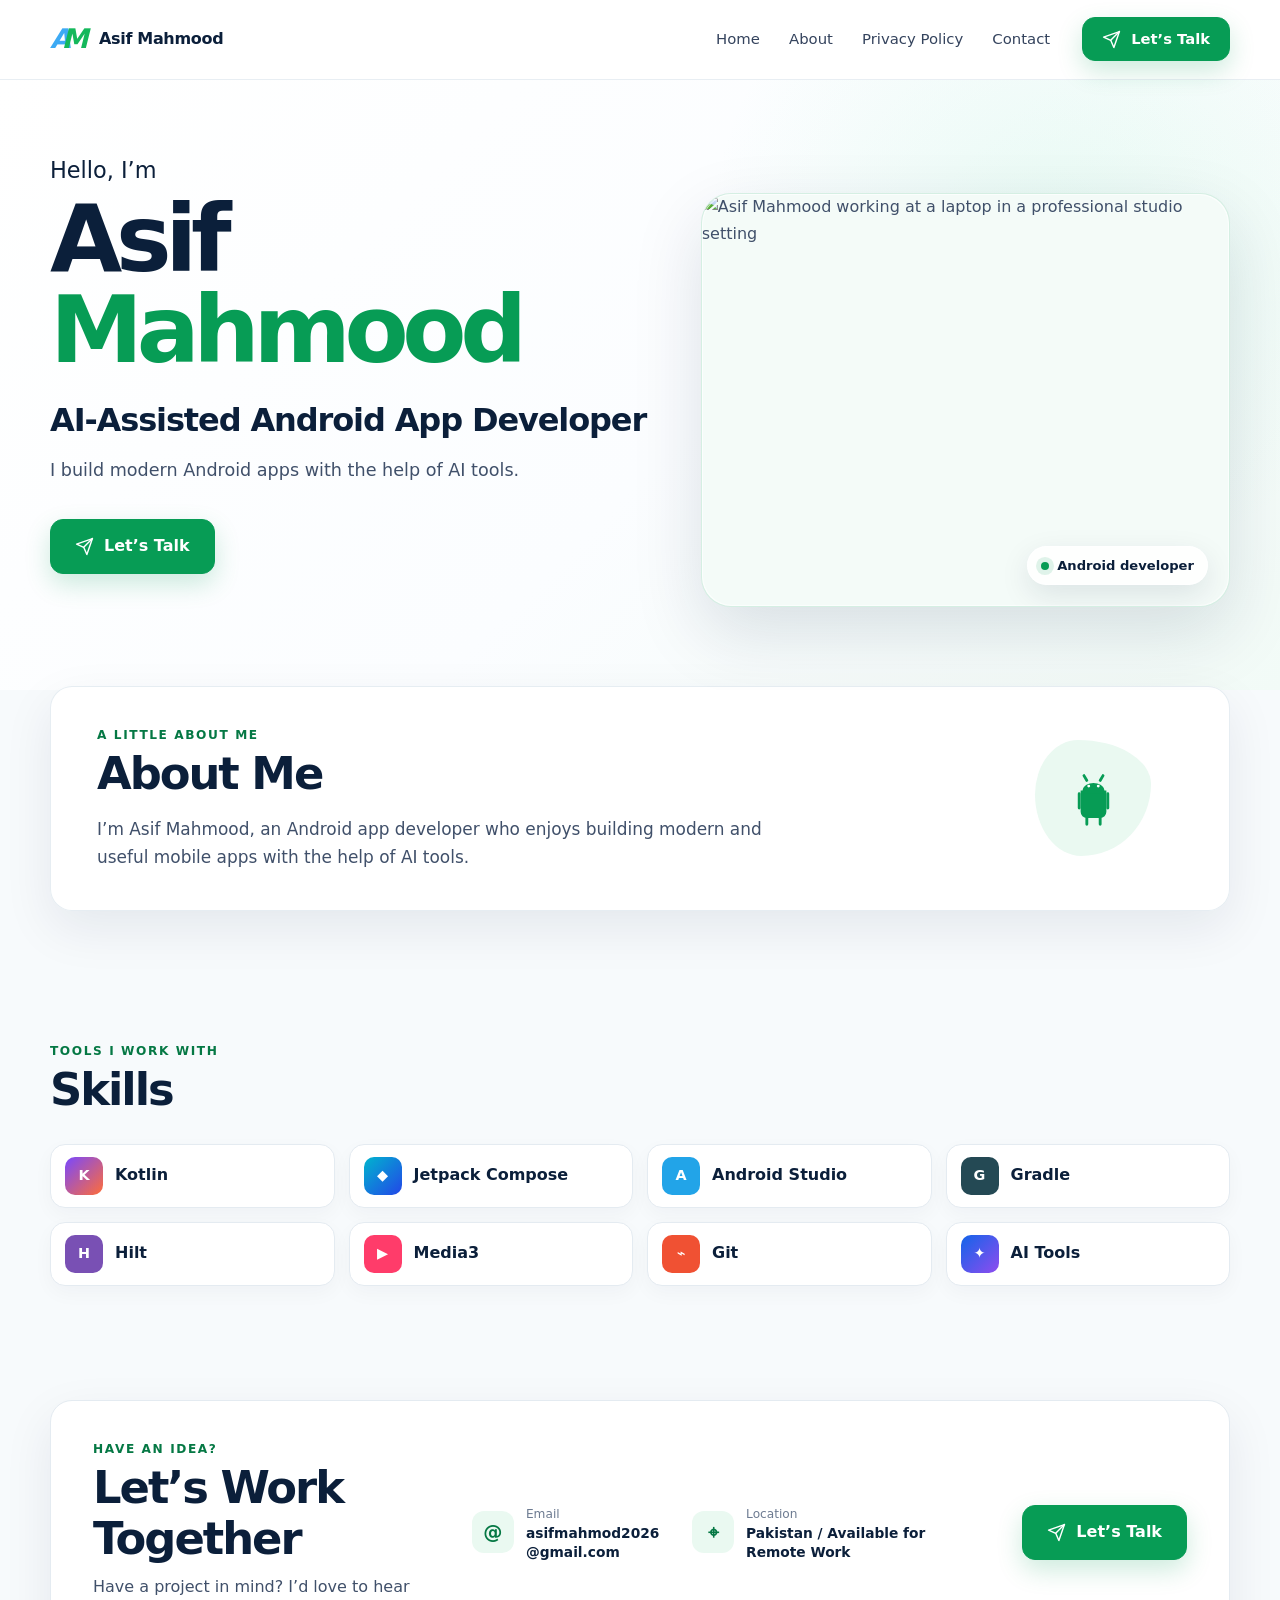
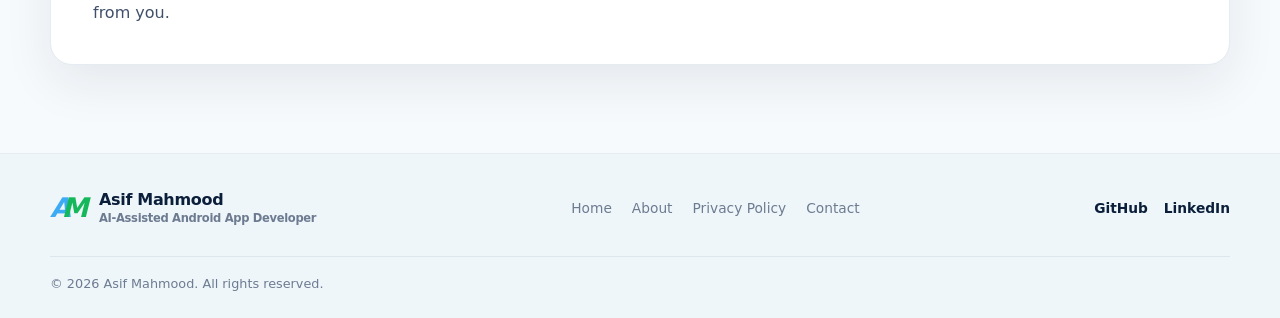
==== index.html @ bed1c81b "Add files via upload" ====
<!doctype html>
<html lang="en">
<head>
  <meta charset="utf-8">
  <meta name="viewport" content="width=device-width, initial-scale=1">
  <title>Asif Mahmood | AI-Assisted Android App Developer</title>
  <meta name="description" content="Portfolio of Asif Mahmood, an AI-Assisted Android App Developer building modern Android applications using Kotlin, Jetpack Compose and AI-powered development tools.">
  <meta name="theme-color" content="#0aa35b">
  <meta property="og:type" content="website">
  <meta property="og:title" content="Asif Mahmood | AI-Assisted Android App Developer">
  <meta property="og:description" content="Portfolio of Asif Mahmood, an AI-Assisted Android App Developer building modern Android applications using Kotlin, Jetpack Compose and AI-powered development tools.">
  <meta property="og:site_name" content="Asif Mahmood Portfolio">
  <link rel="icon" type="image/svg+xml" href="assets/favicon.svg">
  <link rel="stylesheet" href="style.css">
  <script src="script.js" defer></script>
</head>
<body>
  <a class="skip-link" href="#main-content">Skip to content</a>
  <header class="site-header" id="home">
    <div class="container nav-wrap">
      <a class="brand" href="#home" aria-label="Asif Mahmood home">
        <span class="brand-mark" aria-hidden="true"><span>A</span><span>M</span></span>
        <span>Asif Mahmood</span>
      </a>
      <button class="menu-toggle" type="button" aria-label="Open navigation" aria-expanded="false" aria-controls="primary-nav"><span></span><span></span><span></span></button>
      <nav class="primary-nav" id="primary-nav" aria-label="Primary navigation">
        <a href="#home">Home</a><a href="#about">About</a><a href="privacy-policy.html">Privacy Policy</a><a href="#contact">Contact</a>
      </nav>
      <a class="button button-small nav-cta" href="https://mail.google.com/mail/?view=cm&amp;fs=1&amp;to=asifmahmod2026@gmail.com&amp;su=Portfolio%20Inquiry" target="_blank" rel="noopener noreferrer" aria-label="Email Asif Mahmood through Gmail"><svg aria-hidden="true" viewBox="0 0 24 24"><path d="m22 2-7 20-4-9-9-4 20-7Z"/><path d="M22 2 11 13"/></svg>Let’s Talk</a>
    </div>
  </header>

  <main id="main-content">
    <section class="hero section" aria-labelledby="hero-title">
      <div class="container hero-grid">
        <div class="hero-copy reveal">
          <p class="eyebrow">Hello, I’m</p>
          <h1 id="hero-title">Asif <span>Mahmood</span></h1>
          <p class="hero-role">AI-Assisted Android App Developer</p>
          <p class="hero-intro">I build modern Android apps with the help of AI tools.</p>
          <div class="hero-actions">
            <a class="button" href="https://mail.google.com/mail/?view=cm&amp;fs=1&amp;to=asifmahmod2026@gmail.com&amp;su=Portfolio%20Inquiry" target="_blank" rel="noopener noreferrer" aria-label="Email Asif Mahmood through Gmail"><svg aria-hidden="true" viewBox="0 0 24 24"><path d="m22 2-7 20-4-9-9-4 20-7Z"/><path d="M22 2 11 13"/></svg>Let’s Talk</a>
          </div>
        </div>
        <div class="hero-portrait reveal" aria-label="Portrait of Asif Mahmood">
          <img src="assets/asif-workspace.png" alt="Asif Mahmood working at a laptop in a professional studio setting" width="1296" height="1216" fetchpriority="high">
          <div class="portrait-tag" aria-hidden="true"><span></span> Android developer</div>
        </div>
      </div>
    </section>

    <section class="about section-compact" id="about" aria-labelledby="about-title">
      <div class="container">
        <div class="about-card reveal">
          <div>
            <p class="section-kicker">A little about me</p>
            <h2 id="about-title">About Me</h2>
            <p>I’m Asif Mahmood, an Android app developer who enjoys building modern and useful mobile apps with the help of AI tools.</p>
          </div>
          <div class="android-orbit" aria-hidden="true">
            <svg viewBox="0 0 64 64"><path d="M20 25h24v21a5 5 0 0 1-5 5H25a5 5 0 0 1-5-5V25Z"/><path d="M17 27v15M47 27v15M25 51v8M39 51v8M22 24c1-9 19-9 20 0M25 13l-3-5M39 13l3-5"/><circle cx="27" cy="19" r="1.5"/><circle cx="37" cy="19" r="1.5"/></svg>
          </div>
        </div>
      </div>
    </section>

    <section class="skills section" aria-labelledby="skills-title">
      <div class="container">
        <div class="section-heading reveal"><p class="section-kicker">Tools I work with</p><h2 id="skills-title">Skills</h2></div>
        <div class="skills-grid reveal" role="list">
          <span class="skill-pill" role="listitem"><b class="skill-icon kotlin">K</b>Kotlin</span>
          <span class="skill-pill" role="listitem"><b class="skill-icon compose">◆</b>Jetpack Compose</span>
          <span class="skill-pill" role="listitem"><b class="skill-icon studio">A</b>Android Studio</span>
          <span class="skill-pill" role="listitem"><b class="skill-icon gradle">G</b>Gradle</span>
          <span class="skill-pill" role="listitem"><b class="skill-icon hilt">H</b>Hilt</span>
          <span class="skill-pill" role="listitem"><b class="skill-icon media">▶</b>Media3</span>
          <span class="skill-pill" role="listitem"><b class="skill-icon git">⌁</b>Git</span>
          <span class="skill-pill" role="listitem"><b class="skill-icon ai">✦</b>AI Tools</span>
        </div>
      </div>
    </section>

    <section class="contact section" id="contact" aria-labelledby="contact-title">
      <div class="container">
        <div class="contact-card reveal">
          <div class="contact-heading"><p class="section-kicker">Have an idea?</p><h2 id="contact-title">Let’s Work Together</h2><p>Have a project in mind? I’d love to hear from you.</p></div>
          <div class="contact-details">
            <a class="contact-item" href="mailto:asifmahmod2026@gmail.com"><span class="contact-icon" aria-hidden="true">@</span><span><small>Email</small><strong>asifmahmod2026@gmail.com</strong></span></a>
            <div class="contact-item"><span class="contact-icon" aria-hidden="true">⌖</span><span><small>Location</small><strong>Pakistan / Available for Remote Work</strong></span></div>
          </div>
          <a class="button" href="https://mail.google.com/mail/?view=cm&amp;fs=1&amp;to=asifmahmod2026@gmail.com&amp;su=Portfolio%20Inquiry" target="_blank" rel="noopener noreferrer" aria-label="Email Asif Mahmood through Gmail"><svg aria-hidden="true" viewBox="0 0 24 24"><path d="m22 2-7 20-4-9-9-4 20-7Z"/><path d="M22 2 11 13"/></svg>Let’s Talk</a>
        </div>
      </div>
    </section>
  </main>

  <footer class="site-footer">
    <div class="container footer-main">
      <a class="brand footer-brand" href="#home"><span class="brand-mark" aria-hidden="true"><span>A</span><span>M</span></span><span><strong>Asif Mahmood</strong><small>AI-Assisted Android App Developer</small></span></a>
      <nav class="footer-nav" aria-label="Footer navigation"><a href="#home">Home</a><a href="#about">About</a><a href="privacy-policy.html">Privacy Policy</a><a href="#contact">Contact</a></nav>
      <div class="socials" aria-label="Social links"><a href="#" data-placeholder-link aria-label="GitHub profile placeholder">GitHub</a><a href="#" data-placeholder-link aria-label="LinkedIn profile placeholder">LinkedIn</a></div>
    </div>
    <div class="container footer-bottom"><p>© 2026 Asif Mahmood. All rights reserved.</p></div>
  </footer>
</body>
</html>
---- style.css ----
:root {
  --green: #079c55;
  --green-dark: #057844;
  --green-soft: #eaf9f1;
  --navy: #0b1f3a;
  --text: #40506a;
  --muted: #6d7b91;
  --surface: #ffffff;
  --background: #f7fafc;
  --border: #e4ebf1;
  --shadow: 0 18px 50px rgba(11, 31, 58, .08);
  --radius: 22px;
  --container: 1180px;
}

* { box-sizing: border-box; }
html { scroll-behavior: smooth; scroll-padding-top: 92px; }
body { margin: 0; background: var(--background); color: var(--text); font-family: Inter, ui-sans-serif, system-ui, -apple-system, BlinkMacSystemFont, "Segoe UI", sans-serif; font-size: 16px; line-height: 1.65; -webkit-font-smoothing: antialiased; }
a { color: inherit; text-decoration: none; }
img { display: block; max-width: 100%; }
button, a { -webkit-tap-highlight-color: transparent; }
:focus-visible { outline: 3px solid rgba(7, 156, 85, .35); outline-offset: 4px; border-radius: 8px; }
.skip-link { position: fixed; z-index: 999; left: 1rem; top: -5rem; background: var(--navy); color: #fff; padding: .75rem 1rem; border-radius: 10px; }
.skip-link:focus { top: 1rem; }
.container { width: min(calc(100% - 40px), var(--container)); margin-inline: auto; }
.section { padding: 88px 0; }
.section-compact { padding: 20px 0 42px; }

.site-header { position: sticky; z-index: 100; top: 0; background: rgba(255,255,255,.92); border-bottom: 1px solid rgba(228,235,241,.85); backdrop-filter: blur(16px); }
.nav-wrap { min-height: 78px; display: flex; align-items: center; gap: 32px; }
.brand { display: inline-flex; align-items: center; gap: 12px; color: var(--navy); font-weight: 800; letter-spacing: -.02em; white-space: nowrap; }
.brand-mark { display: inline-flex; align-items: center; height: 34px; font-size: 27px; font-weight: 900; font-style: italic; letter-spacing: -.35em; padding-right: .3em; }
.brand-mark span:first-child { color: #3daaf4; }
.brand-mark span:last-child { color: #14b85b; }
.primary-nav { margin-left: auto; display: flex; align-items: center; gap: 29px; color: #34435d; font-size: .93rem; }
.primary-nav a { position: relative; padding: 27px 0; transition: color .2s ease; }
.primary-nav a::after { content: ""; position: absolute; left: 0; right: 100%; bottom: 18px; height: 2px; background: var(--green); border-radius: 2px; transition: right .2s ease; }
.primary-nav a:hover, .primary-nav a[aria-current="page"] { color: var(--green-dark); }
.primary-nav a:hover::after, .primary-nav a[aria-current="page"]::after { right: 0; }
.menu-toggle { display: none; margin-left: auto; border: 0; background: transparent; width: 44px; height: 44px; padding: 10px; cursor: pointer; }
.menu-toggle span { display: block; height: 2px; margin: 6px 0; background: var(--navy); border-radius: 4px; transition: transform .2s, opacity .2s; }

.button { display: inline-flex; justify-content: center; align-items: center; gap: 10px; min-height: 52px; padding: 13px 24px; border: 1px solid var(--green); border-radius: 13px; background: var(--green); color: #fff; font-weight: 750; box-shadow: 0 10px 26px rgba(7,156,85,.2); transition: transform .2s ease, background .2s ease, box-shadow .2s ease; }
.button:hover { transform: translateY(-2px); background: var(--green-dark); box-shadow: 0 15px 32px rgba(7,156,85,.27); }
.button svg { width: 19px; fill: none; stroke: currentColor; stroke-width: 1.8; stroke-linecap: round; stroke-linejoin: round; }
.button-small { min-height: 44px; padding: 9px 19px; font-size: .92rem; }

.hero { min-height: 610px; padding-top: 72px; padding-bottom: 0; overflow: hidden; background: radial-gradient(circle at 82% 27%, rgba(158,239,201,.2), transparent 30%), linear-gradient(135deg, #fff 0%, #fbfdff 55%, #f2fbf7 100%); }
.hero-grid { display: grid; grid-template-columns: 1.06fr .94fr; align-items: center; gap: 54px; }
.hero-copy { padding-bottom: 75px; }
.eyebrow { margin: 0 0 4px; color: var(--navy); font-size: clamp(1.15rem, 2vw, 1.4rem); }
.hero h1 { margin: 0; color: var(--navy); font-size: clamp(3.6rem, 7.3vw, 6.6rem); line-height: .98; letter-spacing: -.068em; }
.hero h1 span { color: var(--green); }
.hero-role { margin: 18px 0 10px; color: var(--navy); font-size: clamp(1.4rem, 2.5vw, 2rem); font-weight: 800; letter-spacing: -.035em; }
.hero-intro { max-width: 600px; margin: 0; font-size: 1.1rem; color: var(--text); }
.hero-actions { display: flex; align-items: center; gap: 28px; margin-top: 34px; }
.text-link { color: var(--green-dark); font-weight: 750; padding: 10px 2px; }
.text-link span { display: inline-block; margin-left: 5px; transition: transform .2s ease; }
.text-link:hover span { transform: translateX(5px); }
.hero-portrait { position: relative; align-self: center; aspect-ratio: 1.28; overflow: hidden; border: 1px solid rgba(7,156,85,.13); border-radius: 30px; background: #f4fbf8; box-shadow: 0 26px 70px rgba(11,31,58,.13); isolation: isolate; }
.hero-portrait::after { content: ""; position: absolute; inset: 0; z-index: 1; border-radius: inherit; box-shadow: inset 0 0 0 1px rgba(255,255,255,.7); pointer-events: none; }
.hero-portrait img { width: 100%; height: 100%; object-fit: cover; object-position: center top; }
.portrait-tag { position: absolute; z-index: 2; right: 4%; bottom: 5%; display: flex; align-items: center; gap: 8px; padding: 8px 13px; border: 1px solid rgba(255,255,255,.9); border-radius: 999px; background: rgba(255,255,255,.86); color: var(--navy); font-size: .82rem; font-weight: 700; box-shadow: 0 10px 30px rgba(11,31,58,.1); backdrop-filter: blur(10px); }
.portrait-tag span { width: 8px; height: 8px; border-radius: 50%; background: var(--green); box-shadow: 0 0 0 5px rgba(7,156,85,.12); }

.about-card { display: grid; grid-template-columns: 1fr 180px; align-items: center; gap: 30px; margin-top: -24px; padding: 38px 46px; border: 1px solid rgba(228,235,241,.9); border-radius: var(--radius); background: rgba(255,255,255,.92); box-shadow: var(--shadow); }
.about-card p:last-child { max-width: 680px; margin-bottom: 0; font-size: 1.06rem; }
.section-kicker { margin: 0 0 3px; color: var(--green-dark); font-size: .76rem; font-weight: 850; letter-spacing: .13em; text-transform: uppercase; }
h2 { margin: 0; color: var(--navy); font-size: clamp(2rem, 4vw, 2.8rem); line-height: 1.15; letter-spacing: -.045em; }
.android-orbit { justify-self: center; display: grid; place-items: center; width: 116px; height: 116px; border-radius: 37% 63% 60% 40% / 47% 38% 62% 53%; background: var(--green-soft); }
.android-orbit svg { width: 61px; fill: var(--green); stroke: var(--green); stroke-width: 3; stroke-linecap: round; }
.android-orbit svg circle { fill: #fff; stroke: none; }

.section-heading { margin-bottom: 28px; }
.skills { padding-bottom: 56px; }
.skills-grid { display: grid; grid-template-columns: repeat(4, minmax(0, 1fr)); gap: 14px; }
.skill-pill { min-height: 64px; display: flex; align-items: center; gap: 12px; padding: 11px 14px; border: 1px solid var(--border); border-radius: 15px; background: var(--surface); color: var(--navy); font-weight: 700; box-shadow: 0 7px 20px rgba(11,31,58,.035); transition: border-color .2s, transform .2s; }
.skill-pill:hover { transform: translateY(-2px); border-color: rgba(7,156,85,.35); }
.skill-icon { display: grid; place-items: center; width: 38px; height: 38px; flex: 0 0 auto; border-radius: 10px; color: #fff; font-size: .9rem; }
.kotlin { background: linear-gradient(135deg,#7848ff,#ff6d38); } .compose { background: linear-gradient(135deg,#00b5ce,#2346e8); } .studio { background: #22a4e8; } .gradle { background: #244954; } .hilt { background: #7950b4; } .media { background: #ff3c6a; } .git { background: #f05133; } .ai { background: linear-gradient(135deg,#1264e9,#8f4cef); }

.projects { padding-top: 54px; }
.project-grid { display: grid; grid-template-columns: repeat(3, minmax(0, 1fr)); gap: 22px; }
.project-card { position: relative; min-height: 240px; display: flex; flex-direction: column; padding: 24px; overflow: hidden; border: 1px solid var(--border); border-radius: 20px; background: var(--surface); transition: transform .22s ease, box-shadow .22s ease, border-color .22s ease; }
.project-card::after { content: ""; position: absolute; width: 150px; height: 150px; right: -70px; top: -70px; border-radius: 50%; background: var(--card-tint); opacity: .58; }
.project-card:hover { transform: translateY(-5px); border-color: rgba(7,156,85,.24); box-shadow: var(--shadow); }
.project-icon { width: 62px; height: 62px; display: grid; place-items: center; border-radius: 17px; background: var(--card-color); color: #fff; box-shadow: 0 10px 24px rgba(11,31,58,.12); }
.project-icon svg { width: 33px; height: 33px; fill: none; stroke: currentColor; stroke-width: 1.8; stroke-linecap: round; stroke-linejoin: round; }
.project-card h3 { margin: 19px 0 25px; color: var(--navy); font-size: 1.24rem; line-height: 1.25; letter-spacing: -.025em; }
.project-links { margin-top: auto; display: flex; align-items: center; justify-content: space-between; gap: 12px; border-top: 1px solid var(--border); padding-top: 17px; font-size: .91rem; font-weight: 750; }
.project-link { color: var(--green-dark); }
.play-link { display: inline-flex; align-items: center; gap: 7px; color: #33435d; }
.play-mark { width: 18px; height: 20px; display: inline-block; background: conic-gradient(from 32deg at 43% 50%, #00d47b 0 25%, #ffd43b 0 50%, #ff4b55 0 75%, #23a7ff 0); clip-path: polygon(0 0,100% 50%,0 100%); }

.contact { padding-top: 58px; }
.contact-card { display: grid; grid-template-columns: 1.1fr 1.65fr auto; align-items: center; gap: 36px; padding: 38px 42px; border: 1px solid var(--border); border-radius: var(--radius); background: var(--surface); box-shadow: var(--shadow); }
.contact-heading p:last-child { margin: 9px 0 0; }
.contact-details { display: grid; grid-template-columns: .8fr 1.2fr; gap: 24px; }
.contact-item { display: flex; align-items: center; gap: 12px; min-width: 0; }
a.contact-item:hover strong { color: var(--green-dark); }
.contact-icon { flex: 0 0 auto; display: grid; place-items: center; width: 42px; height: 42px; border-radius: 12px; background: var(--green-soft); color: var(--green-dark); font-size: 1.2rem; font-weight: 850; }
.contact-item span:last-child { min-width: 0; }
.contact-item small, .contact-item strong { display: block; }
.contact-item small { color: var(--muted); font-size: .76rem; }
.contact-item strong { overflow-wrap: anywhere; color: var(--navy); font-size: .86rem; line-height: 1.35; }

.site-footer { padding-top: 36px; background: #eef6fa; border-top: 1px solid var(--border); }
.footer-main { display: grid; grid-template-columns: 1.15fr 1.5fr .7fr; align-items: center; gap: 28px; padding-bottom: 30px; }
.footer-brand > span:last-child { display: flex; flex-direction: column; line-height: 1.3; }
.footer-brand small { color: var(--muted); font-size: .72rem; font-weight: 550; }
.footer-nav { display: flex; justify-content: center; flex-wrap: wrap; gap: 20px; color: var(--muted); font-size: .86rem; }
.footer-nav a:hover, .socials a:hover { color: var(--green-dark); }
.socials { display: flex; justify-content: flex-end; gap: 16px; color: var(--navy); font-size: .86rem; font-weight: 750; }
.footer-bottom { padding: 16px 0 24px; border-top: 1px solid #dce7ed; color: var(--muted); font-size: .8rem; }
.footer-bottom p { margin: 0; }

.policy-page { background: #fff; }
.policy-hero { padding: 90px 0 70px; background: radial-gradient(circle at 80% 0%, rgba(129,231,180,.26), transparent 35%), linear-gradient(135deg,#f7fffb,#f6faff); }
.policy-hero-inner { max-width: 800px; text-align: center; }
.policy-hero h1 { margin: 5px 0 16px; color: var(--navy); font-size: clamp(3rem,8vw,5.3rem); line-height: 1; letter-spacing: -.065em; }
.policy-hero p { max-width: 680px; margin: 0 auto; font-size: 1.08rem; }
.policy-updated { margin-top: 14px !important; color: var(--muted); font-size: .86rem !important; }
.policy-layout { display: grid; grid-template-columns: 245px minmax(0, 750px); justify-content: center; align-items: start; gap: 70px; }
.policy-toc { position: sticky; top: 108px; display: flex; flex-direction: column; gap: 9px; padding: 22px; border: 1px solid var(--border); border-radius: 17px; background: var(--background); }
.policy-toc p { margin: 0 0 6px; color: var(--navy); font-weight: 800; }
.policy-toc a { color: var(--muted); font-size: .87rem; }
.policy-toc a:hover { color: var(--green-dark); }
.policy-article section { padding: 0 0 35px; margin-bottom: 35px; border-bottom: 1px solid var(--border); scroll-margin-top: 110px; }
.policy-article section:last-child { border-bottom: 0; }
.policy-article h2 { font-size: 1.65rem; }
.policy-article p { margin-bottom: 0; }
.policy-article a { color: var(--green-dark); text-decoration: underline; text-underline-offset: 3px; }

.reveal { opacity: 0; transform: translateY(16px); transition: opacity .6s ease, transform .6s ease; }
.reveal.visible { opacity: 1; transform: none; }
@media (prefers-reduced-motion: reduce) { html { scroll-behavior: auto; } *, *::before, *::after { animation-duration: .01ms !important; transition-duration: .01ms !important; } .reveal { opacity: 1; transform: none; } }

@media (max-width: 1020px) {
  .primary-nav { gap: 18px; }
  .nav-cta { display: none; }
  .hero-grid { gap: 20px; }
  .hero h1 { font-size: clamp(3.6rem,7.8vw,5.5rem); }
  .skills-grid { grid-template-columns: repeat(3, minmax(0,1fr)); }
  .contact-card { grid-template-columns: 1fr 1fr; }
  .contact-heading { grid-column: 1 / -1; }
  .contact-details { grid-template-columns: 1fr; }
  .footer-main { grid-template-columns: 1fr; text-align: center; }
  .footer-brand { justify-self: center; text-align: left; }
  .socials { justify-content: center; }
}

@media (max-width: 780px) {
  .container { width: min(calc(100% - 30px), var(--container)); }
  .section { padding: 66px 0; }
  .nav-wrap { min-height: 68px; }
  .menu-toggle { display: block; }
  .menu-toggle.open span:nth-child(1) { transform: translateY(8px) rotate(45deg); }
  .menu-toggle.open span:nth-child(2) { opacity: 0; }
  .menu-toggle.open span:nth-child(3) { transform: translateY(-8px) rotate(-45deg); }
  .primary-nav { position: absolute; left: 15px; right: 15px; top: calc(100% + 8px); display: grid; gap: 0; padding: 10px; border: 1px solid var(--border); border-radius: 16px; background: #fff; box-shadow: var(--shadow); opacity: 0; visibility: hidden; transform: translateY(-8px); transition: .2s ease; }
  .primary-nav.open { opacity: 1; visibility: visible; transform: none; }
  .primary-nav a { padding: 12px 13px; border-radius: 9px; }
  .primary-nav a:hover { background: var(--green-soft); }
  .primary-nav a::after { display: none; }
  .hero { padding-top: 52px; }
  .hero-grid { grid-template-columns: minmax(0, 1fr); text-align: center; }
  .hero-grid > * { min-width: 0; }
  .hero-copy { padding-bottom: 10px; }
  .hero-intro { margin-inline: auto; }
  .hero-actions { justify-content: center; }
  .hero-portrait { width: min(100%, 620px); margin-inline: auto; }
  .portrait-tag { right: 4%; }
  .about-card { grid-template-columns: 1fr; margin-top: 0; padding: 30px; text-align: center; }
  .android-orbit { grid-row: 1; width: 96px; height: 96px; }
  .skills-grid { grid-template-columns: repeat(2, minmax(0,1fr)); }
  .project-grid { grid-template-columns: repeat(2, minmax(0,1fr)); }
  .contact-card { grid-template-columns: 1fr; padding: 30px; text-align: center; }
  .contact-heading { grid-column: auto; }
  .contact-details { text-align: left; }
  .contact-card .button { justify-self: center; }
  .policy-layout { grid-template-columns: 1fr; gap: 35px; }
  .policy-toc { position: static; display: none; }
}

@media (max-width: 540px) {
  .brand { font-size: .94rem; }
  .brand-mark { font-size: 23px; }
  .hero { min-height: auto; padding-top: 40px; }
  .hero h1 { font-size: clamp(3rem,14vw,3.6rem); }
  .hero h1 span { display: block; }
  .hero-role { font-size: 1.25rem; }
  .hero-actions { flex-direction: column; gap: 11px; }
  .hero-actions .button { width: 100%; }
  .hero-portrait { width: 100%; aspect-ratio: 1.08; border-radius: 22px; }
  .portrait-tag { right: 4%; bottom: 5%; }
  .about-card { padding: 26px 22px; }
  .skills-grid, .project-grid { grid-template-columns: 1fr; }
  .project-card { min-height: 220px; }
  .contact-card { padding: 27px 21px; }
  .contact-item { align-items: flex-start; }
  .footer-nav { gap: 12px 18px; }
  .policy-hero { padding: 70px 0 55px; }
}
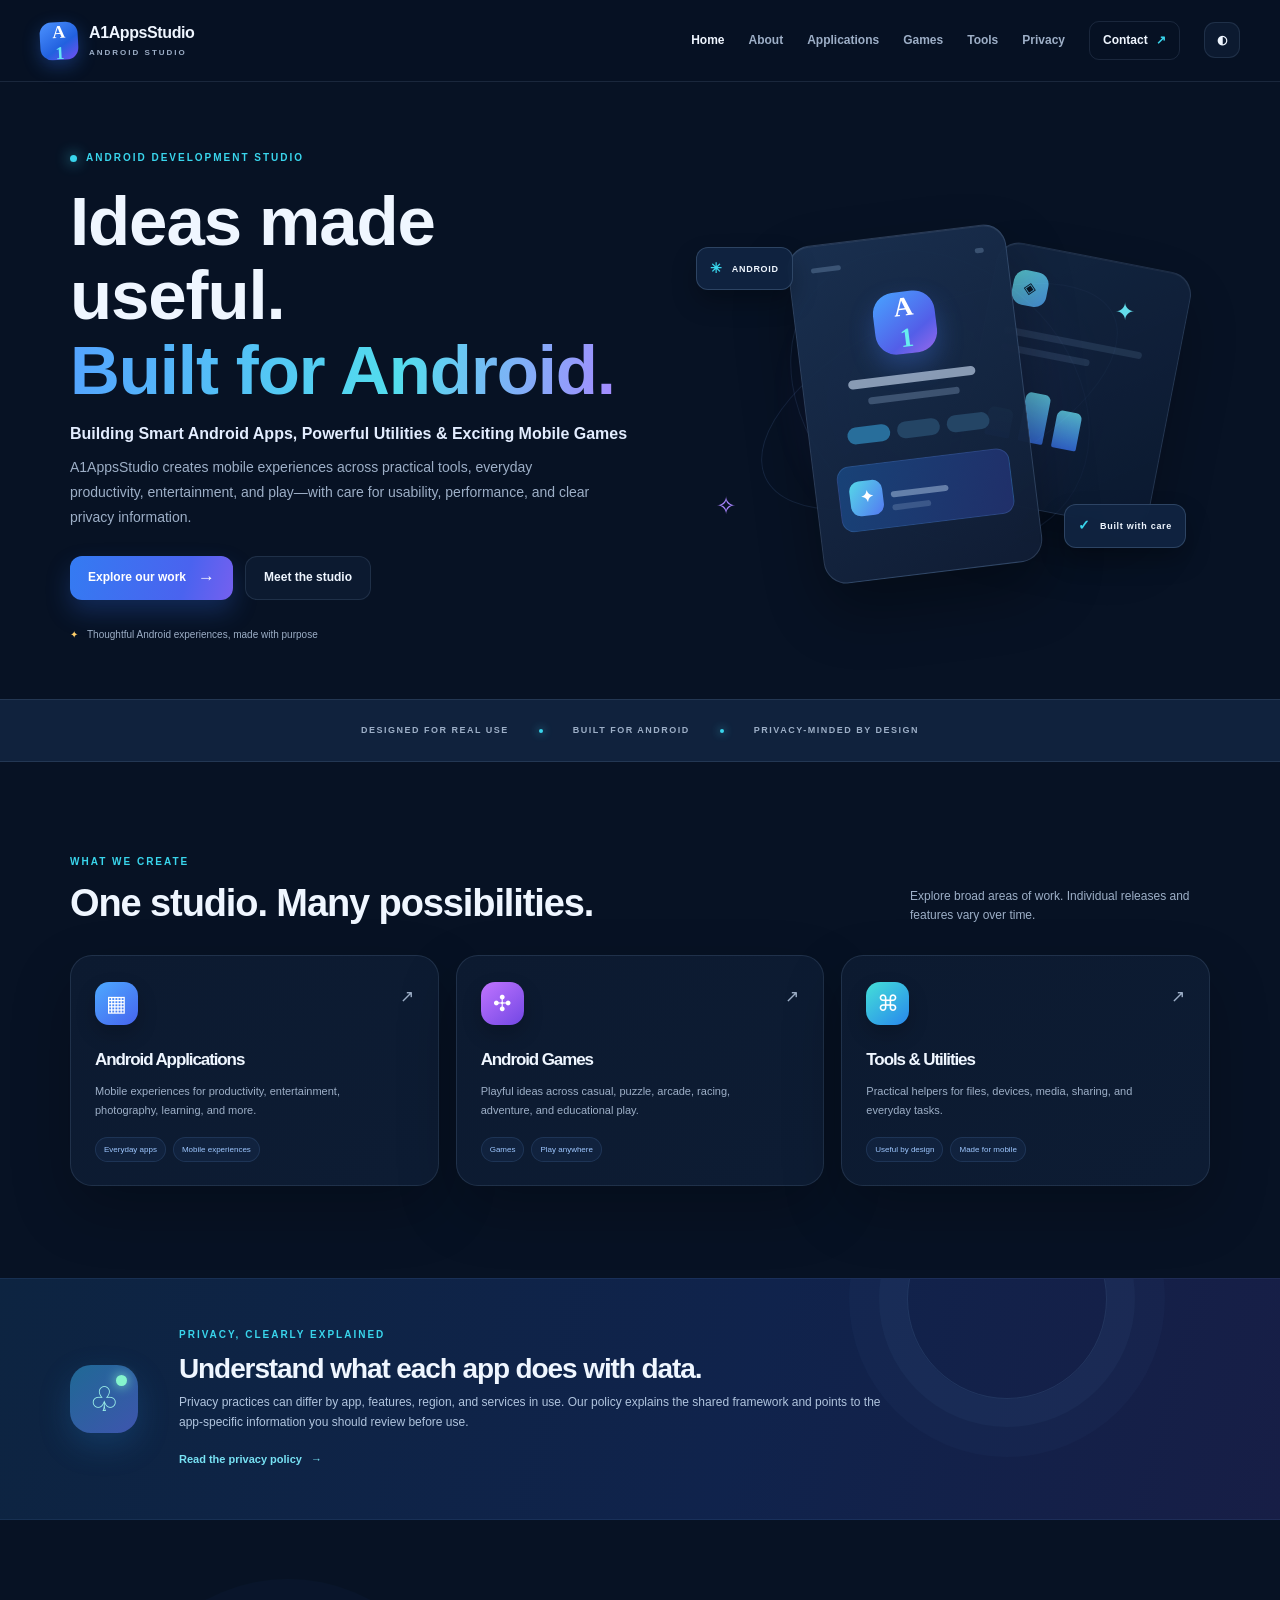
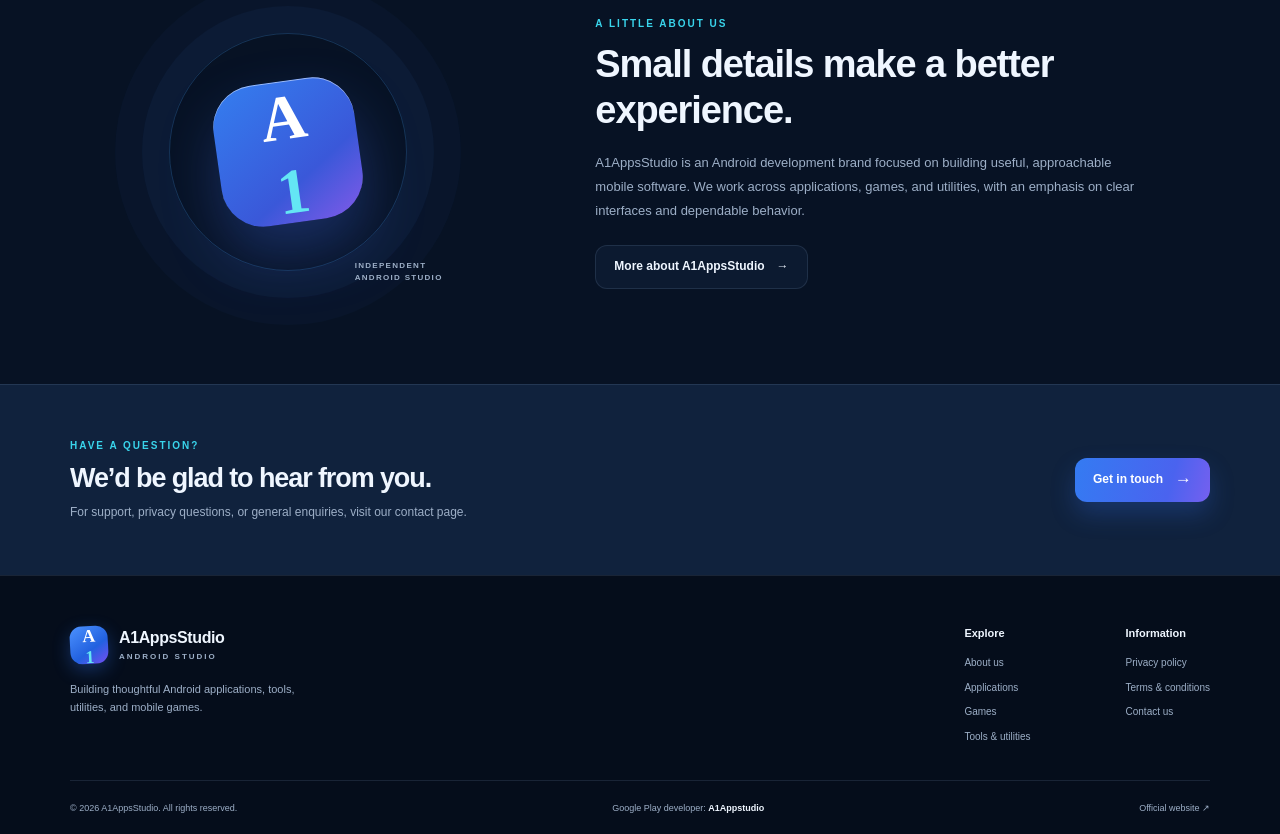
==== commit 0a57a01b: "official A1AppsStudio website" ====
--- a/index.html
+++ b/index.html
@@ -1,106 +1,36 @@
 <!doctype html>
-<html lang="en">
+<html lang="en" data-theme="dark">
 <head>
   <meta charset="utf-8">
   <meta name="viewport" content="width=device-width, initial-scale=1">
-  <title>Asif Mahmood | AI-Assisted Android App Developer</title>
-  <meta name="description" content="Portfolio of Asif Mahmood, an AI-Assisted Android App Developer building modern Android applications using Kotlin, Jetpack Compose and AI-powered development tools.">
-  <meta name="theme-color" content="#0aa35b">
-  <meta property="og:type" content="website">
-  <meta property="og:title" content="Asif Mahmood | AI-Assisted Android App Developer">
-  <meta property="og:description" content="Portfolio of Asif Mahmood, an AI-Assisted Android App Developer building modern Android applications using Kotlin, Jetpack Compose and AI-powered development tools.">
-  <meta property="og:site_name" content="Asif Mahmood Portfolio">
-  <link rel="icon" type="image/svg+xml" href="assets/favicon.svg">
-  <link rel="stylesheet" href="style.css">
-  <script src="script.js" defer></script>
+  <meta name="theme-color" content="#071224">
+  <meta name="description" content="A1AppsStudio creates Android applications, helpful utilities, and mobile games with thoughtful design and privacy in mind.">
+  <title>A1AppsStudio — Android Apps, Utilities & Games</title>
+  <link rel="icon" href="assets/favicon.svg" type="image/svg+xml">
+  <link rel="stylesheet" href="assets/site.css">
+  <script src="assets/site.js" defer></script>
 </head>
 <body>
-  <a class="skip-link" href="#main-content">Skip to content</a>
-  <header class="site-header" id="home">
-    <div class="container nav-wrap">
-      <a class="brand" href="#home" aria-label="Asif Mahmood home">
-        <span class="brand-mark" aria-hidden="true"><span>A</span><span>M</span></span>
-        <span>Asif Mahmood</span>
-      </a>
-      <button class="menu-toggle" type="button" aria-label="Open navigation" aria-expanded="false" aria-controls="primary-nav"><span></span><span></span><span></span></button>
-      <nav class="primary-nav" id="primary-nav" aria-label="Primary navigation">
-        <a href="#home">Home</a><a href="#about">About</a><a href="privacy-policy.html">Privacy Policy</a><a href="#contact">Contact</a>
-      </nav>
-      <a class="button button-small nav-cta" href="https://mail.google.com/mail/?view=cm&amp;fs=1&amp;to=asifmahmod2026@gmail.com&amp;su=Portfolio%20Inquiry" target="_blank" rel="noopener noreferrer" aria-label="Email Asif Mahmood through Gmail"><svg aria-hidden="true" viewBox="0 0 24 24"><path d="m22 2-7 20-4-9-9-4 20-7Z"/><path d="M22 2 11 13"/></svg>Let’s Talk</a>
-    </div>
-  </header>
-
-  <main id="main-content">
-    <section class="hero section" aria-labelledby="hero-title">
-      <div class="container hero-grid">
-        <div class="hero-copy reveal">
-          <p class="eyebrow">Hello, I’m</p>
-          <h1 id="hero-title">Asif <span>Mahmood</span></h1>
-          <p class="hero-role">AI-Assisted Android App Developer</p>
-          <p class="hero-intro">I build modern Android apps with the help of AI tools.</p>
-          <div class="hero-actions">
-            <a class="button" href="https://mail.google.com/mail/?view=cm&amp;fs=1&amp;to=asifmahmod2026@gmail.com&amp;su=Portfolio%20Inquiry" target="_blank" rel="noopener noreferrer" aria-label="Email Asif Mahmood through Gmail"><svg aria-hidden="true" viewBox="0 0 24 24"><path d="m22 2-7 20-4-9-9-4 20-7Z"/><path d="M22 2 11 13"/></svg>Let’s Talk</a>
-          </div>
-        </div>
-        <div class="hero-portrait reveal" aria-label="Portrait of Asif Mahmood">
-          <img src="assets/asif-workspace.png" alt="Asif Mahmood working at a laptop in a professional studio setting" width="1296" height="1216" fetchpriority="high">
-          <div class="portrait-tag" aria-hidden="true"><span></span> Android developer</div>
-        </div>
-      </div>
+  <a class="skip-link" href="#main">Skip to content</a>
+  <header class="site-header"><div class="nav-wrap">
+    <a class="brand" href="index.html" aria-label="A1AppsStudio home"><span class="brand-mark">A<span>1</span></span><span>A1AppsStudio<small>ANDROID STUDIO</small></span></a>
+    <button class="menu-toggle" aria-expanded="false" aria-controls="primary-nav" aria-label="Open navigation"><span></span><span></span><span></span></button>
+    <nav id="primary-nav" class="primary-nav" aria-label="Main navigation"><a class="active" href="index.html">Home</a><a href="about.html">About</a><a href="applications.html">Applications</a><a href="games.html">Games</a><a href="tools.html">Tools</a><a href="privacy.html">Privacy</a><a class="nav-contact" href="contact.html">Contact <span aria-hidden="true">↗</span></a><button class="theme-toggle" type="button" aria-label="Switch to light mode" title="Switch color theme">◐</button></nav>
+  </div></header>
+  <main id="main">
+    <section class="hero shell">
+      <div class="hero-copy"><div class="eyebrow"><span class="pulse"></span> ANDROID DEVELOPMENT STUDIO</div><h1>Ideas made useful.<br><span>Built for Android.</span></h1><p class="hero-lead">Building Smart Android Apps, Powerful Utilities &amp; Exciting Mobile Games</p><p class="hero-text">A1AppsStudio creates mobile experiences across practical tools, everyday productivity, entertainment, and play—with care for usability, performance, and clear privacy information.</p><div class="hero-actions"><a class="button button-primary" href="applications.html">Explore our work <span aria-hidden="true">→</span></a><a class="button button-quiet" href="about.html">Meet the studio</a></div><div class="hero-note"><span class="note-icon">✦</span> Thoughtful Android experiences, made with purpose</div></div>
+      <div class="hero-art" aria-label="Abstract illustration of Android app screens" role="img"><div class="orbit orbit-one"></div><div class="orbit orbit-two"></div><div class="glow"></div><div class="art-card art-card-back"><span class="mini-icon cyan">◈</span><i></i><i class="short"></i><div class="mini-bars"><b></b><b></b><b></b></div></div><div class="art-card art-card-front"><div class="phone-top"><span></span><span></span></div><div class="app-symbol">A<span>1</span></div><div class="art-line wide"></div><div class="art-line"></div><div class="art-chip-row"><span></span><span></span><span></span></div><div class="art-tile"><b>✦</b><span></span><span class="short"></span></div></div><div class="float-chip chip-top"><span>✳</span> ANDROID</div><div class="float-chip chip-bottom"><span>✓</span> Built with care</div><div class="spark spark-a">✦</div><div class="spark spark-b">✧</div></div>
     </section>
-
-    <section class="about section-compact" id="about" aria-labelledby="about-title">
-      <div class="container">
-        <div class="about-card reveal">
-          <div>
-            <p class="section-kicker">A little about me</p>
-            <h2 id="about-title">About Me</h2>
-            <p>I’m Asif Mahmood, an Android app developer who enjoys building modern and useful mobile apps with the help of AI tools.</p>
-          </div>
-          <div class="android-orbit" aria-hidden="true">
-            <svg viewBox="0 0 64 64"><path d="M20 25h24v21a5 5 0 0 1-5 5H25a5 5 0 0 1-5-5V25Z"/><path d="M17 27v15M47 27v15M25 51v8M39 51v8M22 24c1-9 19-9 20 0M25 13l-3-5M39 13l3-5"/><circle cx="27" cy="19" r="1.5"/><circle cx="37" cy="19" r="1.5"/></svg>
-          </div>
-        </div>
-      </div>
-    </section>
-
-    <section class="skills section" aria-labelledby="skills-title">
-      <div class="container">
-        <div class="section-heading reveal"><p class="section-kicker">Tools I work with</p><h2 id="skills-title">Skills</h2></div>
-        <div class="skills-grid reveal" role="list">
-          <span class="skill-pill" role="listitem"><b class="skill-icon kotlin">K</b>Kotlin</span>
-          <span class="skill-pill" role="listitem"><b class="skill-icon compose">◆</b>Jetpack Compose</span>
-          <span class="skill-pill" role="listitem"><b class="skill-icon studio">A</b>Android Studio</span>
-          <span class="skill-pill" role="listitem"><b class="skill-icon gradle">G</b>Gradle</span>
-          <span class="skill-pill" role="listitem"><b class="skill-icon hilt">H</b>Hilt</span>
-          <span class="skill-pill" role="listitem"><b class="skill-icon media">▶</b>Media3</span>
-          <span class="skill-pill" role="listitem"><b class="skill-icon git">⌁</b>Git</span>
-          <span class="skill-pill" role="listitem"><b class="skill-icon ai">✦</b>AI Tools</span>
-        </div>
-      </div>
-    </section>
-
-    <section class="contact section" id="contact" aria-labelledby="contact-title">
-      <div class="container">
-        <div class="contact-card reveal">
-          <div class="contact-heading"><p class="section-kicker">Have an idea?</p><h2 id="contact-title">Let’s Work Together</h2><p>Have a project in mind? I’d love to hear from you.</p></div>
-          <div class="contact-details">
-            <a class="contact-item" href="mailto:asifmahmod2026@gmail.com"><span class="contact-icon" aria-hidden="true">@</span><span><small>Email</small><strong>asifmahmod2026@gmail.com</strong></span></a>
-            <div class="contact-item"><span class="contact-icon" aria-hidden="true">⌖</span><span><small>Location</small><strong>Pakistan / Available for Remote Work</strong></span></div>
-          </div>
-          <a class="button" href="https://mail.google.com/mail/?view=cm&amp;fs=1&amp;to=asifmahmod2026@gmail.com&amp;su=Portfolio%20Inquiry" target="_blank" rel="noopener noreferrer" aria-label="Email Asif Mahmood through Gmail"><svg aria-hidden="true" viewBox="0 0 24 24"><path d="m22 2-7 20-4-9-9-4 20-7Z"/><path d="M22 2 11 13"/></svg>Let’s Talk</a>
-        </div>
-      </div>
-    </section>
+    <section class="trust-strip"><div class="shell trust-inner"><span>DESIGNED FOR REAL USE</span><span class="trust-divider"></span><span>BUILT FOR ANDROID</span><span class="trust-divider"></span><span>PRIVACY-MINDED BY DESIGN</span></div></section>
+    <section class="section shell"><div class="section-heading"><div><div class="eyebrow">WHAT WE CREATE</div><h2>One studio. Many possibilities.</h2></div><p>Explore broad areas of work. Individual releases and features vary over time.</p></div><div class="category-grid">
+      <a class="category-card" href="applications.html"><div class="category-icon icon-blue">▦</div><span class="card-arrow">↗</span><h3>Android Applications</h3><p>Mobile experiences for productivity, entertainment, photography, learning, and more.</p><div class="tag-row"><span>Everyday apps</span><span>Mobile experiences</span></div></a>
+      <a class="category-card" href="games.html"><div class="category-icon icon-violet">✣</div><span class="card-arrow">↗</span><h3>Android Games</h3><p>Playful ideas across casual, puzzle, arcade, racing, adventure, and educational play.</p><div class="tag-row"><span>Games</span><span>Play anywhere</span></div></a>
+      <a class="category-card" href="tools.html"><div class="category-icon icon-cyan">⌘</div><span class="card-arrow">↗</span><h3>Tools &amp; Utilities</h3><p>Practical helpers for files, devices, media, sharing, and everyday tasks.</p><div class="tag-row"><span>Useful by design</span><span>Made for mobile</span></div></a>
+    </div></section>
+    <section class="privacy-band"><div class="shell privacy-inner"><div class="privacy-emblem">♧<span></span></div><div><div class="eyebrow">PRIVACY, CLEARLY EXPLAINED</div><h2>Understand what each app does with data.</h2><p>Privacy practices can differ by app, features, region, and services in use. Our policy explains the shared framework and points to the app-specific information you should review before use.</p><a class="text-link" href="privacy.html">Read the privacy policy <span aria-hidden="true">→</span></a></div><div class="privacy-orb" aria-hidden="true"></div></div></section>
+    <section class="section shell about-preview"><div class="about-graphic"><div class="about-ring"></div><div class="about-monogram">A<span>1</span></div><div class="about-caption">INDEPENDENT<br>ANDROID STUDIO</div></div><div class="about-copy"><div class="eyebrow">A LITTLE ABOUT US</div><h2>Small details make a better experience.</h2><p>A1AppsStudio is an Android development brand focused on building useful, approachable mobile software. We work across applications, games, and utilities, with an emphasis on clear interfaces and dependable behavior.</p><a class="button button-outline" href="about.html">More about A1AppsStudio <span aria-hidden="true">→</span></a></div></section>
+    <section class="contact-cta"><div class="shell cta-inner"><div><div class="eyebrow">HAVE A QUESTION?</div><h2>We’d be glad to hear from you.</h2><p>For support, privacy questions, or general enquiries, visit our contact page.</p></div><a class="button button-primary" href="contact.html">Get in touch <span aria-hidden="true">→</span></a></div></section>
   </main>
-
-  <footer class="site-footer">
-    <div class="container footer-main">
-      <a class="brand footer-brand" href="#home"><span class="brand-mark" aria-hidden="true"><span>A</span><span>M</span></span><span><strong>Asif Mahmood</strong><small>AI-Assisted Android App Developer</small></span></a>
-      <nav class="footer-nav" aria-label="Footer navigation"><a href="#home">Home</a><a href="#about">About</a><a href="privacy-policy.html">Privacy Policy</a><a href="#contact">Contact</a></nav>
-      <div class="socials" aria-label="Social links"><a href="#" data-placeholder-link aria-label="GitHub profile placeholder">GitHub</a><a href="#" data-placeholder-link aria-label="LinkedIn profile placeholder">LinkedIn</a></div>
-    </div>
-    <div class="container footer-bottom"><p>© 2026 Asif Mahmood. All rights reserved.</p></div>
-  </footer>
-</body>
-</html>
+  <footer class="site-footer"><div class="shell footer-main"><div class="footer-brand"><a class="brand" href="index.html"><span class="brand-mark">A<span>1</span></span><span>A1AppsStudio<small>ANDROID STUDIO</small></span></a><p>Building thoughtful Android applications, tools, utilities, and mobile games.</p></div><div class="footer-links"><div><b>Explore</b><a href="about.html">About us</a><a href="applications.html">Applications</a><a href="games.html">Games</a><a href="tools.html">Tools &amp; utilities</a></div><div><b>Information</b><a href="privacy.html">Privacy policy</a><a href="terms.html">Terms &amp; conditions</a><a href="contact.html">Contact us</a></div></div></div><div class="shell footer-bottom"><span>© <span data-year></span> A1AppsStudio. All rights reserved.</span><span>Google Play developer: <strong>A1Appstudio</strong></span><a href="https://asifmahmod26.github.io/">Official website ↗</a></div></footer>
+</body></html>
--- a/assets/site.css
+++ b/assets/site.css
@@ -0,0 +1,7 @@
+:root{color-scheme:dark;--bg:#071224;--bg-deep:#050d1b;--surface:#0c1a30;--surface-2:#10223d;--text:#eff6ff;--muted:#9dafc7;--line:rgba(161,190,232,.13);--blue:#4b83ff;--cyan:#39d5ec;--purple:#9a77ff;--shadow:0 24px 60px rgba(0,0,0,.24);--radius:22px}html[data-theme="light"]{color-scheme:light;--bg:#f5f8ff;--bg-deep:#edf3fc;--surface:#fff;--surface-2:#f3f7ff;--text:#14233b;--muted:#53657f;--line:rgba(40,75,130,.13);--shadow:0 24px 60px rgba(22,52,99,.1)}*{box-sizing:border-box}html{scroll-behavior:smooth}body{margin:0;background:var(--bg);color:var(--text);font-family:"DM Sans",sans-serif;line-height:1.65;transition:background .25s,color .25s}a{color:inherit;text-decoration:none}button{font:inherit}.shell{width:min(1140px,calc(100% - 48px));margin-inline:auto}.skip-link{position:absolute;left:-9999px;top:8px;background:var(--text);color:var(--bg);padding:10px 14px;border-radius:8px;z-index:99}.skip-link:focus{left:10px}.site-header{height:82px;position:sticky;top:0;z-index:20;background:color-mix(in srgb,var(--bg) 88%,transparent);backdrop-filter:blur(18px);border-bottom:1px solid var(--line)}.nav-wrap{height:100%;width:min(1200px,calc(100% - 48px));margin:auto;display:flex;align-items:center;justify-content:space-between}.brand{display:inline-flex;align-items:center;gap:11px;font:800 16px Manrope,sans-serif;letter-spacing:-.4px}.brand>span:last-child{display:flex;flex-direction:column;line-height:1.15}.brand small{font:700 8px "DM Sans",sans-serif;letter-spacing:2px;color:var(--muted);margin-top:5px}.brand-mark{width:38px;height:38px;display:grid;place-items:center;border-radius:12px;background:linear-gradient(145deg,#4c92ff,#2261df 60%,#754ef2);box-shadow:0 6px 18px #347cff50;color:white;font:800 18px Manrope;transform:rotate(-3deg)}.brand-mark span,.about-monogram span{color:#64e6f4}.primary-nav{display:flex;align-items:center;gap:24px;font-size:12px;font-weight:600;color:var(--muted)}.primary-nav>a{transition:color .2s}.primary-nav>a:hover,.primary-nav>a.active{color:var(--text)}.nav-contact{border:1px solid var(--line);border-radius:10px;padding:9px 13px;color:var(--text)!important}.nav-contact span{color:var(--cyan);padding-left:5px}.theme-toggle,.menu-toggle{color:var(--text);border:1px solid var(--line);background:var(--surface);width:36px;height:36px;border-radius:11px;cursor:pointer}.menu-toggle{display:none}.hero{min-height:590px;display:grid;grid-template-columns:1fr .95fr;align-items:center;gap:30px;padding-block:68px 56px}.eyebrow{font-size:10px;letter-spacing:2px;font-weight:700;color:var(--cyan);display:flex;align-items:center;gap:9px}.pulse{width:7px;height:7px;background:var(--cyan);border-radius:99px;box-shadow:0 0 14px var(--cyan)}h1,h2,h3,p{margin-top:0}h1,h2,h3{font-family:Manrope,sans-serif;letter-spacing:-1.1px}h1{font-size:clamp(42px,5.5vw,69px);line-height:1.08;margin:18px 0 17px;font-weight:800}h1 span{background:linear-gradient(100deg,#54a3ff,#53dded 60%,#a58aff);color:transparent;background-clip:text}.hero-lead{font:600 16px Manrope,sans-serif;color:#e3edff;margin-bottom:12px}.hero-text{max-width:520px;color:var(--muted);font-size:14px;line-height:1.8}.hero-actions{display:flex;gap:12px;margin-top:25px}.button{min-height:44px;padding:0 18px;border-radius:12px;display:inline-flex;align-items:center;justify-content:center;gap:12px;font-size:12px;font-weight:700;transition:transform .2s,box-shadow .2s}.button:hover{transform:translateY(-2px)}.button-primary{background:linear-gradient(105deg,#347bf2,#4a63ef 70%,#7560ef);color:white;box-shadow:0 12px 25px #326ef040}.button-primary span{font-size:17px}.button-quiet{color:var(--text);border:1px solid var(--line);background:var(--surface)}.button-outline{border:1px solid var(--line);color:var(--text);background:var(--surface)}.hero-note{margin-top:27px;color:var(--muted);font-size:10px;display:flex;gap:9px;align-items:center}.note-icon{color:#ffcf6a}.hero-art{height:440px;position:relative;display:grid;place-items:center;isolation:isolate}.glow{position:absolute;width:320px;height:320px;border-radius:50%;background:radial-gradient(circle,#3177ed36, #6c51de1c 45%,transparent 70%);filter:blur(10px);z-index:-1}.orbit{position:absolute;border:1px solid #80b0ff20;border-radius:50%;transform:rotate(-25deg)}.orbit-one{width:385px;height:175px}.orbit-two{width:330px;height:260px;transform:rotate(43deg)}.art-card{position:absolute;border:1px solid #b5d5ff27;background:linear-gradient(145deg,#172b49ed,#0d1c34f5);box-shadow:0 28px 60px #0005,inset 0 1px #fff1;border-radius:23px}.art-card-back{width:198px;height:260px;right:38px;top:78px;padding:25px 20px;transform:rotate(11deg);opacity:.8}.mini-icon{width:35px;height:35px;border-radius:12px;display:grid;place-items:center;color:#091727;margin-bottom:24px}.cyan{background:linear-gradient(135deg,#69eff1,#55aaff)}.art-card-back i{display:block;background:#52709255;height:7px;border-radius:8px;margin:10px 0;width:90%}.art-card-back i.short{width:58%}.mini-bars{height:55px;display:flex;align-items:end;gap:9px;margin-top:31px}.mini-bars b{display:block;width:25px;border-radius:6px 6px 2px 2px;background:linear-gradient(#65d9ee,#3975ef);height:52%}.mini-bars b:nth-child(2){height:91%}.mini-bars b:nth-child(3){height:70%}.art-card-front{width:220px;height:340px;left:calc(50% - 135px);top:57px;padding:22px;transform:rotate(-7deg);background:linear-gradient(150deg,#1a3151f5,#101d34f8)}.phone-top{display:flex;justify-content:space-between}.phone-top span{width:30px;height:5px;border-radius:4px;background:#8daed54d}.phone-top span+span{width:9px}.app-symbol{margin:29px auto 20px;width:62px;height:62px;border-radius:21px;display:grid;place-items:center;font:800 27px Manrope;color:white;background:linear-gradient(145deg,#48a3ff,#535ee8 66%,#9768eb);box-shadow:0 12px 26px #4478ec55}.app-symbol span{color:#68edf0}.art-line{width:53%;height:7px;margin:10px auto;background:#94afd052;border-radius:9px}.art-line.wide{width:74%;height:9px;background:#d1e3fb9c}.art-chip-row{display:flex;justify-content:center;gap:7px;margin:21px 0}.art-chip-row span{height:17px;width:43px;border-radius:10px;background:#244565}.art-chip-row span:first-child{background:#286e9b}.art-tile{height:66px;background:linear-gradient(110deg,#184277,#202f69);border:1px solid #6ea6f02c;border-radius:13px;padding:10px;display:flex;align-items:center;gap:8px;position:relative}.art-tile b{display:grid;place-items:center;width:33px;height:35px;border-radius:10px;background:linear-gradient(130deg,#55d8e8,#5479f2);color:white}.art-tile span{height:6px;width:58px;background:#c2d9f270;border-radius:9px}.art-tile span.short{position:absolute;left:51px;top:42px;width:39px;background:#91aacc45}.float-chip{position:absolute;border:1px solid #a7cbf533;background:#112543e8;backdrop-filter:blur(8px);padding:9px 13px;border-radius:12px;font-size:9px;font-weight:700;letter-spacing:.7px;box-shadow:0 12px 25px #0004}.float-chip span{color:var(--cyan);font-size:14px;vertical-align:-1px;margin-right:6px}.chip-top{top:70px;left:27px}.chip-bottom{bottom:69px;right:24px}.spark{position:absolute;color:#63ddeb;font-size:24px}.spark-a{top:115px;right:75px}.spark-b{bottom:91px;left:47px;color:#a985ff}.trust-strip{border-block:1px solid var(--line);background:var(--surface-2)}.trust-inner{display:flex;align-items:center;justify-content:center;gap:30px;height:61px;font-size:9px;letter-spacing:1.5px;font-weight:700;color:var(--muted)}.trust-divider{height:4px;width:4px;border-radius:50%;background:var(--cyan);box-shadow:0 0 8px var(--cyan)}.section{padding-block:92px}.section-heading{display:flex;align-items:end;justify-content:space-between;margin-bottom:29px;gap:30px}.section-heading h2,.about-copy h2,.privacy-inner h2,.cta-inner h2{font-size:clamp(27px,3.5vw,38px);line-height:1.2;margin:10px 0 0}.section-heading p{color:var(--muted);font-size:12px;max-width:300px;margin:0}.category-grid{display:grid;grid-template-columns:repeat(3,1fr);gap:17px}.category-card{position:relative;padding:26px 24px 23px;min-height:231px;border-radius:var(--radius);background:linear-gradient(145deg,var(--surface),color-mix(in srgb,var(--surface) 75%,var(--surface-2)));border:1px solid var(--line);box-shadow:var(--shadow);transition:transform .24s,border .24s}.category-card:hover{transform:translateY(-5px);border-color:#5db8f666}.category-icon{width:43px;height:43px;border-radius:14px;display:grid;place-items:center;font-size:22px;color:white;box-shadow:0 9px 20px #0003}.icon-blue{background:linear-gradient(140deg,#4da9ff,#4664ee)}.icon-violet{background:linear-gradient(140deg,#c074ff,#7247e4)}.icon-cyan{background:linear-gradient(140deg,#44e0d8,#2887ed)}.card-arrow{position:absolute;right:24px;top:27px;color:var(--muted);font-size:17px}.category-card h3{font-size:17px;margin:21px 0 8px}.category-card p{font-size:11px;color:var(--muted);line-height:1.7;max-width:290px;margin-bottom:17px}.tag-row{display:flex;gap:7px}.tag-row span{font-size:8px;color:#9ec7ff;border:1px solid #79aef022;background:#4582db12;padding:5px 8px;border-radius:20px}.privacy-band{background:linear-gradient(105deg,#0d2441,#10234c 58%,#171e46);border-block:1px solid #6e9edf19;overflow:hidden}.privacy-inner{position:relative;display:grid;grid-template-columns:86px 1fr;gap:23px;align-items:center;padding-block:48px}.privacy-emblem{width:68px;height:68px;border-radius:21px;display:grid;place-items:center;font-size:34px;color:#9df1e9;background:linear-gradient(140deg,#1f6995,#3e55ae);box-shadow:0 12px 32px #268ce034;position:relative}.privacy-emblem span{position:absolute;width:11px;height:11px;border-radius:50%;background:#85f5cd;right:11px;top:10px;box-shadow:0 0 12px #85f5cd}.privacy-inner h2{font-size:28px;margin:8px 0}.privacy-inner p{font-size:12px;color:#b0c4de;max-width:710px;margin-bottom:12px}.text-link{font-size:11px;color:#78e2f4;font-weight:700}.text-link span{padding-left:6px}.privacy-orb{position:absolute;width:200px;height:200px;border:1px solid #7db3e923;border-radius:50%;right:9%;top:-80px;box-shadow:0 0 0 28px #7db3e90b,0 0 0 58px #7db3e907}.about-preview{display:grid;grid-template-columns:.85fr 1.2fr;gap:90px;align-items:center}.about-graphic{height:280px;display:grid;place-items:center;position:relative}.about-ring{position:absolute;width:238px;height:238px;border:1px solid #489ef23e;border-radius:50%;box-shadow:0 0 0 27px #448aef0c,0 0 0 54px #448aef08}.about-monogram{width:142px;height:142px;border-radius:42px;display:grid;place-items:center;background:linear-gradient(145deg,#347eef,#3a58d9 65%,#815ae8);font:800 64px Manrope;color:white;box-shadow:0 30px 60px #3c66dd55,inset 0 1px #ffffff80;transform:rotate(-8deg)}.about-caption{position:absolute;bottom:7px;left:calc(50% + 67px);font-size:8px;line-height:1.6;letter-spacing:1.3px;font-weight:700;color:var(--muted)}.about-copy p{font-size:13px;color:var(--muted);max-width:550px;line-height:1.85;margin:17px 0 22px}.contact-cta{background:var(--surface-2);border-top:1px solid var(--line)}.cta-inner{min-height:190px;display:flex;align-items:center;justify-content:space-between;gap:20px;padding-block:38px}.cta-inner h2{font-size:27px;margin:8px 0}.cta-inner p{color:var(--muted);font-size:12px;margin-bottom:0}.site-footer{background:var(--bg-deep);border-top:1px solid var(--line)}.footer-main{padding-block:48px 35px;display:flex;justify-content:space-between;gap:40px}.footer-brand p{font-size:11px;color:var(--muted);max-width:260px;margin-top:16px}.footer-links{display:flex;gap:95px}.footer-links div{display:flex;flex-direction:column;gap:8px;font-size:10px;color:var(--muted)}.footer-links b{color:var(--text);font-size:11px;margin-bottom:5px}.footer-bottom{border-top:1px solid var(--line);min-height:54px;display:flex;align-items:center;justify-content:space-between;gap:12px;color:var(--muted);font-size:9px}.footer-bottom strong{color:var(--text)}.page-hero{padding:75px 0 48px;background:radial-gradient(ellipse at 80% 0%,#2b5eba24,transparent 40%);border-bottom:1px solid var(--line)}.page-hero h1{font-size:clamp(38px,5vw,54px);margin:14px 0}.page-hero p{color:var(--muted);max-width:700px;font-size:14px;margin:0}.page-content{padding-block:52px 90px}.content-grid{display:grid;grid-template-columns:repeat(2,1fr);gap:18px}.info-card,.prose-card,.contact-card{border:1px solid var(--line);background:var(--surface);border-radius:18px;padding:25px;box-shadow:var(--shadow)}.info-card h2,.info-card h3,.prose-card h2,.contact-card h2{font-size:19px;margin-bottom:9px}.info-card p,.prose-card p,.prose-card li,.contact-card p{color:var(--muted);font-size:13px;line-height:1.8}.info-card p:last-child,.prose-card p:last-child{margin-bottom:0}.info-card .category-icon{margin-bottom:15px}.prose-layout{display:grid;grid-template-columns:250px 1fr;gap:28px;align-items:start}.toc{position:sticky;top:104px;background:var(--surface);border:1px solid var(--line);border-radius:16px;padding:20px}.toc b{font-size:11px;display:block;margin-bottom:11px}.toc a{display:block;color:var(--muted);font-size:10px;padding:6px 0}.toc a:hover{color:var(--cyan)}.prose-card{margin-bottom:16px;scroll-margin-top:100px}.prose-card h2{margin-top:0}.prose-card h3{font-size:15px;letter-spacing:-.2px;margin:20px 0 7px}.prose-card ul{padding-left:21px}.notice{border-left:3px solid var(--cyan);background:#258de110;border-radius:0 10px 10px 0;padding:13px 15px;color:var(--muted);font-size:12px;margin:17px 0}.contact-layout{display:grid;grid-template-columns:1.1fr .9fr;gap:18px}.contact-method{padding:14px 0;border-top:1px solid var(--line)}.contact-method b{display:block;font-size:12px}.contact-method span{font-size:11px;color:var(--muted)}.placeholder{display:inline-block;border:1px dashed #58a5e766;color:#b5cae2;padding:8px 11px;border-radius:9px;font-size:11px}.badge{display:inline-flex;border-radius:20px;background:#3987e21a;border:1px solid #529de42c;color:#95dafa;padding:5px 10px;font-size:9px;font-weight:700}.last-updated{font-size:10px!important;color:var(--muted);margin-top:-3px}.category-list{display:flex;flex-wrap:wrap;gap:8px}.category-list span{border:1px solid var(--line);background:var(--surface-2);padding:7px 11px;border-radius:20px;font-size:10px;color:var(--muted)}
+@media(max-width:900px){.primary-nav{gap:14px}.hero{grid-template-columns:1fr .8fr}.hero-art{transform:scale(.9)}.about-preview{gap:45px}.footer-links{gap:55px}}
+@media(max-width:700px){.shell,.nav-wrap{width:min(100% - 34px,560px)}.site-header{height:70px}.menu-toggle{display:flex;flex-direction:column;align-items:center;justify-content:center;gap:4px}.menu-toggle span{width:15px;height:1.5px;background:var(--text);border-radius:3px}.primary-nav{display:none;position:absolute;left:0;right:0;top:69px;background:var(--bg);border-bottom:1px solid var(--line);padding:12px 22px 19px;flex-direction:column;align-items:stretch;gap:0;box-shadow:0 22px 30px #0003}.primary-nav.open{display:flex}.primary-nav>a{padding:10px 0}.primary-nav .nav-contact{margin-top:5px;text-align:center}.theme-toggle{position:absolute;right:22px;top:13px;transform:translateX(-46px)}.hero{display:flex;flex-direction:column;align-items:stretch;padding-block:52px 30px;gap:8px}.hero-copy{position:relative;z-index:2}.hero-art{height:350px;width:100%;transform:scale(.86);transform-origin:top center;margin-bottom:-42px}.hero h1{font-size:47px}.hero-lead{font-size:14px}.hero-text{font-size:13px}.trust-inner{gap:12px;height:auto;min-height:55px;font-size:7px;letter-spacing:.8px}.trust-divider{flex:none}.section{padding-block:64px}.section-heading{display:block}.section-heading p{margin-top:13px}.category-grid{grid-template-columns:1fr}.category-card{min-height:205px}.privacy-inner{grid-template-columns:55px 1fr;gap:14px;padding-block:35px}.privacy-emblem{width:52px;height:52px;font-size:25px;border-radius:16px}.privacy-inner h2{font-size:22px}.privacy-inner p{font-size:11px}.privacy-orb{right:-130px}.about-preview{grid-template-columns:1fr;gap:22px;padding-top:54px}.about-graphic{height:220px}.about-ring{width:190px;height:190px}.about-monogram{width:115px;height:115px;font-size:52px;border-radius:35px}.about-caption{left:calc(50% + 55px)}.about-copy h2{font-size:29px}.cta-inner{display:block;padding-block:35px}.cta-inner .button{margin-top:20px}.footer-main{display:block;padding-block:38px 25px}.footer-links{margin-top:30px;justify-content:flex-start;gap:50px}.footer-bottom{padding-block:14px;flex-wrap:wrap;justify-content:flex-start}.footer-bottom>*{width:100%}.page-hero{padding:53px 0 35px}.page-content{padding-block:32px 65px}.content-grid,.contact-layout{grid-template-columns:1fr}.prose-layout{grid-template-columns:1fr}.toc{position:static;display:grid;grid-template-columns:repeat(2,1fr);gap:0 10px}.toc b{grid-column:1/-1}.prose-card{padding:20px}.info-card,.contact-card{padding:21px}}
+@media(prefers-reduced-motion:reduce){*,*::before,*::after{scroll-behavior:auto!important;animation-duration:.01ms!important;transition-duration:.01ms!important}}
+@media(max-width:900px){.primary-nav{gap:14px}.hero{grid-template-columns:1fr .8fr}.hero-art{transform:scale(.9)}.about-preview{gap:45px}.footer-links{gap:55px}}
+@media(max-width:700px){.shell,.nav-wrap{width:min(100% - 34px,560px)}.site-header{height:70px}.menu-toggle{display:flex;flex-direction:column;align-items:center;justify-content:center;gap:4px}.menu-toggle span{width:15px;height:1.5px;background:var(--text);border-radius:3px}.primary-nav{display:none;position:absolute;left:0;right:0;top:69px;background:var(--bg);border-bottom:1px solid var(--line);padding:12px 22px 19px;flex-direction:column;align-items:stretch;gap:0;box-shadow:0 22px 30px #0003}.primary-nav.open{display:flex}.primary-nav>a{padding:10px 0}.primary-nav .nav-contact{margin-top:5px;text-align:center}.theme-toggle{position:absolute;right:22px;top:13px;transform:translateX(-46px)}.hero{display:flex;flex-direction:column;align-items:stretch;padding-block:52px 30px;gap:8px}.hero-copy{position:relative;z-index:2}.hero-art{height:350px;width:100%;transform:scale(.86);transform-origin:top center;margin-bottom:-42px}.hero h1{font-size:47px}.hero-lead{font-size:14px}.hero-text{font-size:13px}.trust-inner{gap:12px;height:auto;min-height:55px;font-size:7px;letter-spacing:.8px}.trust-divider{flex:none}.section{padding-block:64px}.section-heading{display:block}.section-heading p{margin-top:13px}.category-grid{grid-template-columns:1fr}.category-card{min-height:205px}.privacy-inner{grid-template-columns:55px 1fr;gap:14px;padding-block:35px}.privacy-emblem{width:52px;height:52px;font-size:25px;border-radius:16px}.privacy-inner h2{font-size:22px}.privacy-inner p{font-size:11px}.privacy-orb{right:-130px}.about-preview{grid-template-columns:1fr;gap:22px;padding-top:54px}.about-graphic{height:220px}.about-ring{width:190px;height:190px}.about-monogram{width:115px;height:115px;font-size:52px;border-radius:35px}.about-caption{left:calc(50% + 55px)}.about-copy h2{font-size:29px}.cta-inner{display:block;padding-block:35px}.cta-inner .button{margin-top:20px}.footer-main{display:block;padding-block:38px 25px}.footer-links{margin-top:30px;justify-content:flex-start;gap:50px}.footer-bottom{padding-block:14px;flex-wrap:wrap;justify-content:flex-start}.footer-bottom>*{width:100%}.page-hero{padding:53px 0 35px}.page-content{padding-block:32px 65px}.content-grid,.contact-layout{grid-template-columns:1fr}.prose-layout{grid-template-columns:1fr}.toc{position:static;display:grid;grid-template-columns:repeat(2,1fr);gap:0 10px}.toc b{grid-column:1/-1}.prose-card{padding:20px}.info-card,.contact-card{padding:21px}}
+@media(prefers-reduced-motion:reduce){*,*::before,*::after{scroll-behavior:auto!important;animation-duration:.01ms!important;transition-duration:.01ms!important}}
